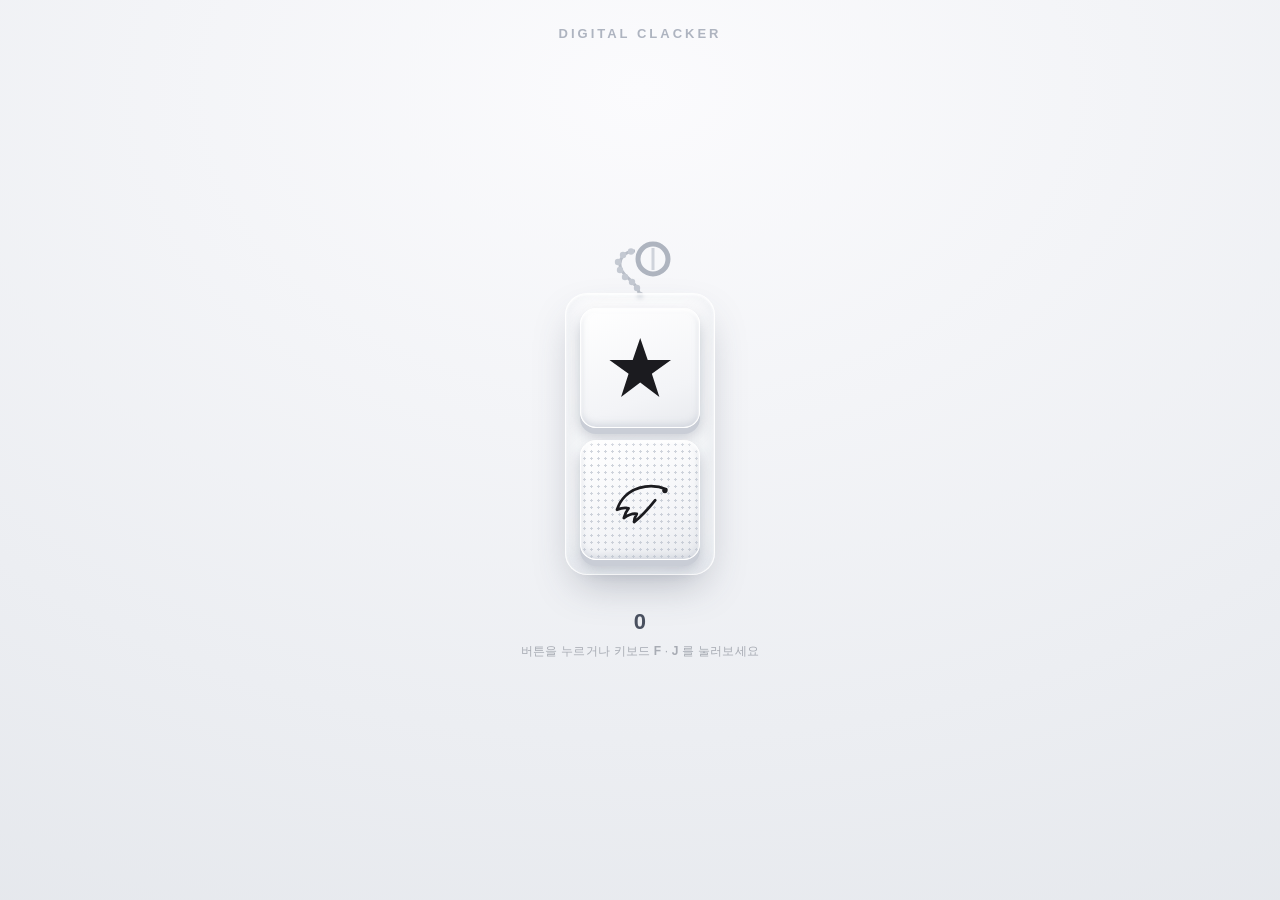
==== index.html @ e94eaec7 "디지털 클락커 키캡키링 웹앱 Co-Authored-By: Claude Opus 4.8 <noreply@anthropic.com>" ====
<!DOCTYPE html>
<html lang="ko">
<head>
<meta charset="UTF-8" />
<meta name="viewport" content="width=device-width, initial-scale=1.0, maximum-scale=1.0, user-scalable=no" />
<title>디지털 클락커 · 키캡키링</title>
<style>
  :root {
    --bg: #f4f5f7;
    --body: rgba(255, 255, 255, 0.18);
    --body-edge: rgba(255, 255, 255, 0.75);
  }
  * { box-sizing: border-box; -webkit-tap-highlight-color: transparent; }
  html, body { height: 100%; margin: 0; overscroll-behavior: none; }
  body {
    position: fixed; inset: 0;
    display: flex;
    flex-direction: column;
    align-items: center;
    justify-content: center;
    gap: 28px;
    background: radial-gradient(120% 120% at 50% 10%, #fbfbfd 0%, #eceef2 60%, #e2e5ea 100%);
    font-family: -apple-system, BlinkMacSystemFont, "Segoe UI", "Apple SD Gothic Neo",
      "Malgun Gothic", sans-serif;
    color: #8a8f99;
    user-select: none;
    overflow: hidden;
  }

  /* ── 키링 전체 ── */
  .keyring {
    position: relative;
    display: flex;
    flex-direction: column;
    align-items: center;
  }

  /* 볼체인 + 고리 */
  .chain {
    width: 90px;
    height: 60px;
    margin-bottom: -6px;
    display: flex;
    justify-content: center;
  }
  .chain svg { overflow: visible; }

  /* 투명 바디 */
  .body {
    width: 150px;
    padding: 14px;
    display: flex;
    flex-direction: column;
    gap: 12px;
    background: linear-gradient(135deg, rgba(255,255,255,0.45), rgba(255,255,255,0.12));
    border: 1.5px solid var(--body-edge);
    border-radius: 22px;
    box-shadow:
      0 18px 40px -12px rgba(60, 70, 90, 0.35),
      inset 0 1px 2px rgba(255,255,255,0.9),
      inset 0 -10px 22px rgba(180,190,205,0.25);
    backdrop-filter: blur(2px);
  }

  /* ── 키캡 ── */
  .keycap {
    position: relative;
    aspect-ratio: 1 / 1;
    border-radius: 16px;
    background: linear-gradient(160deg, #ffffff 0%, #f3f4f7 70%, #e8eaee 100%);
    border: 1px solid rgba(255,255,255,0.9);
    box-shadow:
      0 6px 0 #c9cdd6,            /* 키캡 옆벽(높이) */
      0 9px 14px rgba(70,80,100,0.28),
      inset 0 2px 3px rgba(255,255,255,0.95),
      inset 0 -3px 6px rgba(190,196,208,0.5);
    display: flex;
    align-items: center;
    justify-content: center;
    cursor: pointer;
    touch-action: manipulation;
    transition: transform .04s ease, box-shadow .04s ease;
    will-change: transform;
  }
  .keycap .glyph {
    width: 58%;
    height: 58%;
    display: flex;
    align-items: center;
    justify-content: center;
    pointer-events: none;
  }
  .keycap .glyph svg { width: 100%; height: 100%; }

  /* 날개 키캡: 미세한 도트 배경 */
  .keycap.wing {
    background-image:
      radial-gradient(rgba(170,178,192,0.55) 1px, transparent 1.2px),
      linear-gradient(160deg, #ffffff 0%, #f3f4f7 70%, #e8eaee 100%);
    background-size: 7px 7px, 100% 100%;
  }

  /* 눌림 상태 */
  .keycap.pressed {
    transform: translateY(5px);
    box-shadow:
      0 1px 0 #c9cdd6,
      0 2px 5px rgba(70,80,100,0.25),
      inset 0 2px 4px rgba(180,186,200,0.55);
  }

  /* ── 카운터 / 안내 ── */
  .meta {
    text-align: center;
    font-size: 13px;
    letter-spacing: .2px;
    line-height: 1.7;
  }
  .meta .count {
    font-size: 22px;
    font-weight: 700;
    color: #4a5160;
    font-variant-numeric: tabular-nums;
  }
  .hint { font-size: 12px; opacity: .7; }
  .title {
    position: fixed; top: 26px; left: 0; right: 0;
    text-align: center; font-size: 13px; letter-spacing: 3px;
    color: #aeb4c0; font-weight: 600;
  }
</style>
</head>
<body>
  <div class="title">DIGITAL CLACKER</div>

  <div class="keyring">
    <!-- 볼체인 + 고리 -->
    <div class="chain">
      <svg width="90" height="60" viewBox="0 0 90 60">
        <g stroke="#b9bec8" stroke-width="3" fill="none">
          <path d="M45 60 C45 44 30 40 26 30 C22 20 30 12 40 12" />
        </g>
        <!-- 볼체인 구슬 -->
        <g fill="#c4c9d2">
          <circle cx="45" cy="56" r="3.2"/><circle cx="42" cy="49" r="3.2"/>
          <circle cx="37" cy="43" r="3.2"/><circle cx="30" cy="38" r="3.2"/>
          <circle cx="25" cy="31" r="3.2"/><circle cx="23" cy="23" r="3.2"/>
          <circle cx="28" cy="16" r="3.2"/><circle cx="36" cy="12.5" r="3.2"/>
        </g>
        <!-- 카라비너 고리 -->
        <g stroke="#aeb4bf" stroke-width="5" fill="none" stroke-linecap="round">
          <circle cx="58" cy="20" r="15"/>
        </g>
        <line x1="58" y1="9" x2="58" y2="31" stroke="#cfd3db" stroke-width="3"/>
      </svg>
    </div>

    <!-- 투명 바디 -->
    <div class="body">
      <div class="keycap star" data-key="f" data-sound="hi" tabindex="0" aria-label="별 버튼">
        <span class="glyph">
          <svg viewBox="0 0 100 100"><path fill="#1b1b1f"
            d="M50 6 61 38 95 38 67 58 78 92 50 71 22 92 33 58 5 38 39 38Z"/></svg>
        </span>
      </div>
      <div class="keycap wing" data-key="j" data-sound="lo" tabindex="0" aria-label="날개 버튼">
        <span class="glyph">
          <svg viewBox="0 0 100 100">
            <path fill="none" stroke="#1b1b1f" stroke-width="4" stroke-linecap="round" stroke-linejoin="round"
              d="M88 34 C70 26 44 28 28 44 C20 52 16 64 16 64
                 C16 64 26 60 33 62 C28 68 26 76 26 76
                 C26 76 38 68 45 70 C41 76 41 82 41 82
                 C52 74 64 60 72 50"/>
            <path fill="#1b1b1f" d="M86 32 a4 4 0 1 0 0.1 0Z"/>
          </svg>
        </span>
      </div>
    </div>
  </div>

  <div class="meta">
    <div class="count" id="count">0</div>
    <div class="hint">버튼을 누르거나 키보드 <b>F</b> · <b>J</b> 를 눌러보세요</div>
  </div>

<script>
(function () {
  // ── 오디오: Web Audio API로 기계식 '딸깍' 합성 ──
  let ctx;
  function audio() {
    if (!ctx) ctx = new (window.AudioContext || window.webkitAudioContext)();
    if (ctx.state === "suspended") ctx.resume();
    return ctx;
  }

  // 두 단계(누름/뗌) 클릭. variant: 음높이/질감 살짝 다르게
  function click(variant, down) {
    const ac = audio();
    const t = ac.currentTime;
    const base = variant === "hi" ? 1.0 : 0.82;

    // 1) 짧은 노이즈 버스트 = 플라스틱 부딪히는 '딱'
    const dur = 0.045;
    const buf = ac.createBuffer(1, ac.sampleRate * dur, ac.sampleRate);
    const data = buf.getChannelData(0);
    for (let i = 0; i < data.length; i++) {
      const env = Math.pow(1 - i / data.length, down ? 7 : 12);
      data[i] = (Math.random() * 2 - 1) * env;
    }
    const noise = ac.createBufferSource();
    noise.buffer = buf;
    const bp = ac.createBiquadFilter();
    bp.type = "bandpass";
    bp.frequency.value = (down ? 2600 : 3400) * base;
    bp.Q.value = 0.8;
    const ng = ac.createGain();
    ng.gain.value = down ? 0.5 : 0.32;
    noise.connect(bp).connect(ng).connect(ac.destination);
    noise.start(t);
    noise.stop(t + dur);

    // 2) 짧은 톤 = '딸깍'의 울림
    const osc = ac.createOscillator();
    osc.type = "triangle";
    osc.frequency.setValueAtTime((down ? 720 : 1050) * base, t);
    osc.frequency.exponentialRampToValueAtTime((down ? 380 : 620) * base, t + 0.03);
    const og = ac.createGain();
    og.gain.setValueAtTime(down ? 0.22 : 0.14, t);
    og.gain.exponentialRampToValueAtTime(0.0001, t + 0.05);
    osc.connect(og).connect(ac.destination);
    osc.start(t);
    osc.stop(t + 0.06);
  }

  // ── 카운터 ──
  let count = 0;
  const countEl = document.getElementById("count");

  // ── 키캡 누름/뗌 처리 ──
  const caps = {};
  document.querySelectorAll(".keycap").forEach((cap) => {
    caps[cap.dataset.key] = cap;
  });

  function press(cap) {
    if (!cap || cap.classList.contains("pressed")) return;
    cap.classList.add("pressed");
    click(cap.dataset.sound, true);
    count++;
    countEl.textContent = count;
  }
  function release(cap) {
    if (!cap || !cap.classList.contains("pressed")) return;
    cap.classList.remove("pressed");
    click(cap.dataset.sound, false);
  }

  // 포인터(마우스/터치)
  document.querySelectorAll(".keycap").forEach((cap) => {
    cap.addEventListener("pointerdown", (e) => { e.preventDefault(); press(cap); });
    cap.addEventListener("pointerup", () => release(cap));
    cap.addEventListener("pointerleave", () => release(cap));
    cap.addEventListener("pointercancel", () => release(cap));
  });

  // 키보드 F / J
  window.addEventListener("keydown", (e) => {
    if (e.repeat) return;
    const cap = caps[e.key.toLowerCase()];
    if (cap) { e.preventDefault(); press(cap); }
  });
  window.addEventListener("keyup", (e) => {
    const cap = caps[e.key.toLowerCase()];
    if (cap) release(cap);
  });
})();
</script>
</body>
</html>
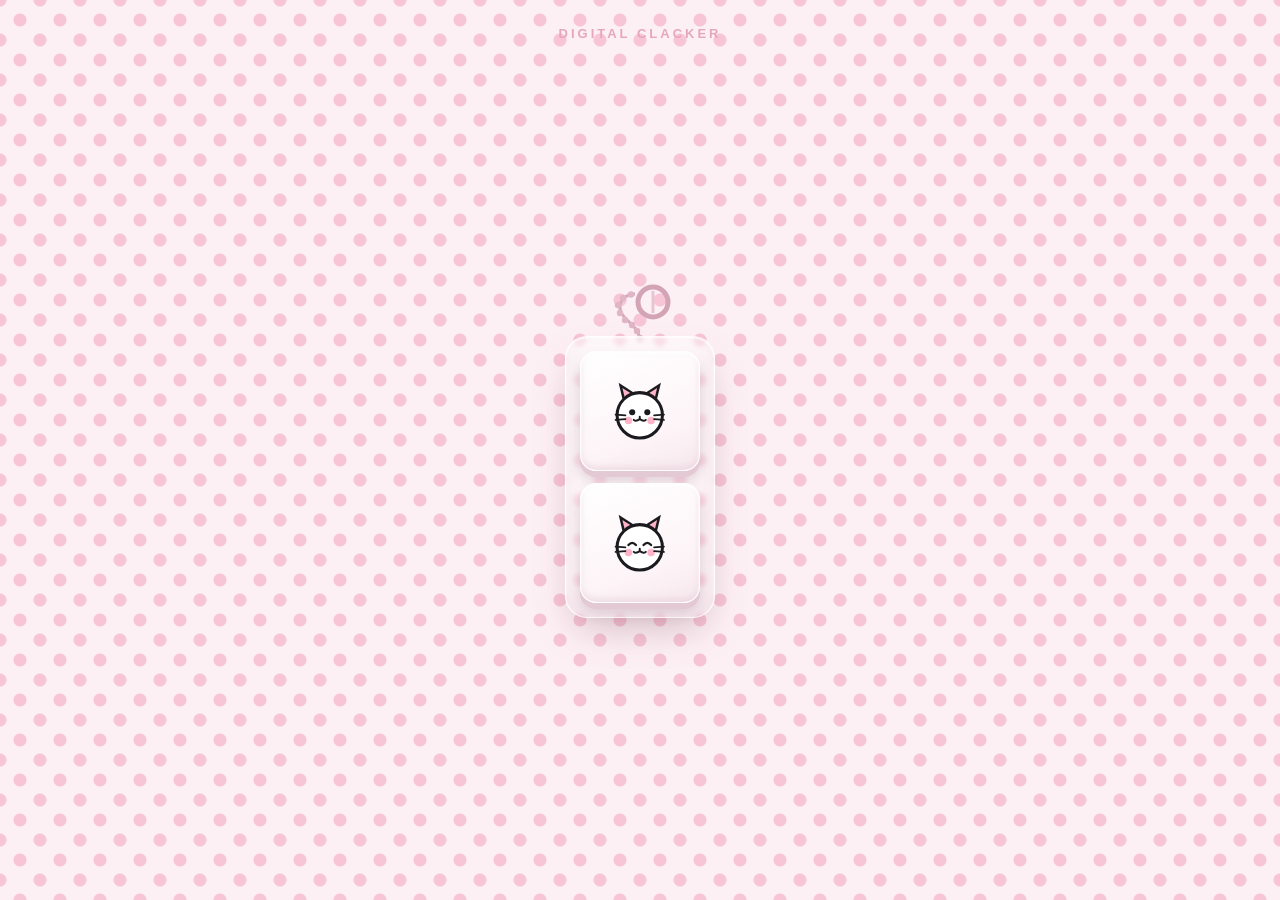
==== commit 2a2598c5: "고양이 키캡 + 땡땡이 배경, 카운터/안내 제거, 모바일 오디오 언락 Co-Authored-By: Claude Opus 4.8 <noreply@anthropic.com>" ====
--- a/index.html
+++ b/index.html
@@ -6,8 +6,6 @@
 <title>디지털 클락커 · 키캡키링</title>
 <style>
   :root {
-    --bg: #f4f5f7;
-    --body: rgba(255, 255, 255, 0.18);
     --body-edge: rgba(255, 255, 255, 0.75);
   }
   * { box-sizing: border-box; -webkit-tap-highlight-color: transparent; }
@@ -18,11 +16,16 @@
     flex-direction: column;
     align-items: center;
     justify-content: center;
-    gap: 28px;
-    background: radial-gradient(120% 120% at 50% 10%, #fbfbfd 0%, #eceef2 60%, #e2e5ea 100%);
+    /* ── 땡땡이(폴카닷) 배경 ── */
+    background-color: #fdf0f4;
+    background-image:
+      radial-gradient(circle, #f7c5d5 6px, transparent 7px),
+      radial-gradient(circle, #f7c5d5 6px, transparent 7px);
+    background-size: 40px 40px;
+    background-position: 0 0, 20px 20px;
     font-family: -apple-system, BlinkMacSystemFont, "Segoe UI", "Apple SD Gothic Neo",
       "Malgun Gothic", sans-serif;
-    color: #8a8f99;
+    color: #b08;
     user-select: none;
     overflow: hidden;
   }
@@ -52,13 +55,13 @@
     display: flex;
     flex-direction: column;
     gap: 12px;
-    background: linear-gradient(135deg, rgba(255,255,255,0.45), rgba(255,255,255,0.12));
+    background: linear-gradient(135deg, rgba(255,255,255,0.55), rgba(255,255,255,0.2));
     border: 1.5px solid var(--body-edge);
     border-radius: 22px;
     box-shadow:
-      0 18px 40px -12px rgba(60, 70, 90, 0.35),
+      0 18px 40px -12px rgba(120, 70, 90, 0.35),
       inset 0 1px 2px rgba(255,255,255,0.9),
-      inset 0 -10px 22px rgba(180,190,205,0.25);
+      inset 0 -10px 22px rgba(220,190,205,0.3);
     backdrop-filter: blur(2px);
   }
 
@@ -67,13 +70,13 @@
     position: relative;
     aspect-ratio: 1 / 1;
     border-radius: 16px;
-    background: linear-gradient(160deg, #ffffff 0%, #f3f4f7 70%, #e8eaee 100%);
+    background: linear-gradient(160deg, #ffffff 0%, #fdf4f7 70%, #f6e7ec 100%);
     border: 1px solid rgba(255,255,255,0.9);
     box-shadow:
-      0 6px 0 #c9cdd6,            /* 키캡 옆벽(높이) */
-      0 9px 14px rgba(70,80,100,0.28),
+      0 6px 0 #e3c9d3,            /* 키캡 옆벽(높이) */
+      0 9px 14px rgba(120,80,100,0.25),
       inset 0 2px 3px rgba(255,255,255,0.95),
-      inset 0 -3px 6px rgba(190,196,208,0.5);
+      inset 0 -3px 6px rgba(225,200,212,0.5);
     display: flex;
     align-items: center;
     justify-content: center;
@@ -83,50 +86,28 @@
     will-change: transform;
   }
   .keycap .glyph {
-    width: 58%;
-    height: 58%;
+    width: 64%;
+    height: 64%;
     display: flex;
     align-items: center;
     justify-content: center;
     pointer-events: none;
   }
   .keycap .glyph svg { width: 100%; height: 100%; }
-
-  /* 날개 키캡: 미세한 도트 배경 */
-  .keycap.wing {
-    background-image:
-      radial-gradient(rgba(170,178,192,0.55) 1px, transparent 1.2px),
-      linear-gradient(160deg, #ffffff 0%, #f3f4f7 70%, #e8eaee 100%);
-    background-size: 7px 7px, 100% 100%;
-  }
 
   /* 눌림 상태 */
   .keycap.pressed {
     transform: translateY(5px);
     box-shadow:
-      0 1px 0 #c9cdd6,
-      0 2px 5px rgba(70,80,100,0.25),
-      inset 0 2px 4px rgba(180,186,200,0.55);
-  }
-
-  /* ── 카운터 / 안내 ── */
-  .meta {
-    text-align: center;
-    font-size: 13px;
-    letter-spacing: .2px;
-    line-height: 1.7;
-  }
-  .meta .count {
-    font-size: 22px;
-    font-weight: 700;
-    color: #4a5160;
-    font-variant-numeric: tabular-nums;
-  }
-  .hint { font-size: 12px; opacity: .7; }
+      0 1px 0 #e3c9d3,
+      0 2px 5px rgba(120,80,100,0.25),
+      inset 0 2px 4px rgba(220,196,208,0.55);
+  }
+
   .title {
     position: fixed; top: 26px; left: 0; right: 0;
     text-align: center; font-size: 13px; letter-spacing: 3px;
-    color: #aeb4c0; font-weight: 600;
+    color: #e6a6bd; font-weight: 700;
   }
 </style>
 </head>
@@ -137,50 +118,84 @@
     <!-- 볼체인 + 고리 -->
     <div class="chain">
       <svg width="90" height="60" viewBox="0 0 90 60">
-        <g stroke="#b9bec8" stroke-width="3" fill="none">
+        <g stroke="#d6a9bb" stroke-width="3" fill="none">
           <path d="M45 60 C45 44 30 40 26 30 C22 20 30 12 40 12" />
         </g>
         <!-- 볼체인 구슬 -->
-        <g fill="#c4c9d2">
+        <g fill="#e0b6c6">
           <circle cx="45" cy="56" r="3.2"/><circle cx="42" cy="49" r="3.2"/>
           <circle cx="37" cy="43" r="3.2"/><circle cx="30" cy="38" r="3.2"/>
           <circle cx="25" cy="31" r="3.2"/><circle cx="23" cy="23" r="3.2"/>
           <circle cx="28" cy="16" r="3.2"/><circle cx="36" cy="12.5" r="3.2"/>
         </g>
         <!-- 카라비너 고리 -->
-        <g stroke="#aeb4bf" stroke-width="5" fill="none" stroke-linecap="round">
+        <g stroke="#d2a4b6" stroke-width="5" fill="none" stroke-linecap="round">
           <circle cx="58" cy="20" r="15"/>
         </g>
-        <line x1="58" y1="9" x2="58" y2="31" stroke="#cfd3db" stroke-width="3"/>
+        <line x1="58" y1="9" x2="58" y2="31" stroke="#e8c4d2" stroke-width="3"/>
       </svg>
     </div>
 
     <!-- 투명 바디 -->
     <div class="body">
-      <div class="keycap star" data-key="f" data-sound="hi" tabindex="0" aria-label="별 버튼">
+      <!-- 고양이 1: 동그란 눈 -->
+      <div class="keycap" data-key="f" data-sound="hi" tabindex="0" aria-label="고양이 버튼 1">
         <span class="glyph">
-          <svg viewBox="0 0 100 100"><path fill="#1b1b1f"
-            d="M50 6 61 38 95 38 67 58 78 92 50 71 22 92 33 58 5 38 39 38Z"/></svg>
+          <svg viewBox="0 0 100 100">
+            <!-- 귀 -->
+            <path fill="#1b1b1f" d="M27 34 L22 13 L44 27 Z"/>
+            <path fill="#1b1b1f" d="M73 34 L78 13 L56 27 Z"/>
+            <path fill="#ffb3c8" d="M30 32 L27 20 L40 28 Z"/>
+            <path fill="#ffb3c8" d="M70 32 L73 20 L60 28 Z"/>
+            <!-- 얼굴 -->
+            <circle cx="50" cy="56" r="30" fill="#fff" stroke="#1b1b1f" stroke-width="4"/>
+            <!-- 볼터치 -->
+            <circle cx="35" cy="63" r="5" fill="#ffb3c8"/>
+            <circle cx="65" cy="63" r="5" fill="#ffb3c8"/>
+            <!-- 눈 -->
+            <circle cx="40" cy="52" r="4" fill="#1b1b1f"/>
+            <circle cx="60" cy="52" r="4" fill="#1b1b1f"/>
+            <!-- 코/입 -->
+            <path d="M50 58 L50 61 M50 61 Q45 65 42 62 M50 61 Q55 65 58 62"
+              fill="none" stroke="#1b1b1f" stroke-width="2.6" stroke-linecap="round"/>
+            <!-- 수염 -->
+            <g stroke="#1b1b1f" stroke-width="2.4" stroke-linecap="round">
+              <line x1="18" y1="55" x2="31" y2="56"/><line x1="18" y1="62" x2="31" y2="61"/>
+              <line x1="82" y1="55" x2="69" y2="56"/><line x1="82" y1="62" x2="69" y2="61"/>
+            </g>
+          </svg>
         </span>
       </div>
-      <div class="keycap wing" data-key="j" data-sound="lo" tabindex="0" aria-label="날개 버튼">
+
+      <!-- 고양이 2: 웃는 눈 ^^ -->
+      <div class="keycap" data-key="j" data-sound="lo" tabindex="0" aria-label="고양이 버튼 2">
         <span class="glyph">
           <svg viewBox="0 0 100 100">
-            <path fill="none" stroke="#1b1b1f" stroke-width="4" stroke-linecap="round" stroke-linejoin="round"
-              d="M88 34 C70 26 44 28 28 44 C20 52 16 64 16 64
-                 C16 64 26 60 33 62 C28 68 26 76 26 76
-                 C26 76 38 68 45 70 C41 76 41 82 41 82
-                 C52 74 64 60 72 50"/>
-            <path fill="#1b1b1f" d="M86 32 a4 4 0 1 0 0.1 0Z"/>
+            <!-- 귀 -->
+            <path fill="#1b1b1f" d="M27 34 L22 13 L44 27 Z"/>
+            <path fill="#1b1b1f" d="M73 34 L78 13 L56 27 Z"/>
+            <path fill="#ffb3c8" d="M30 32 L27 20 L40 28 Z"/>
+            <path fill="#ffb3c8" d="M70 32 L73 20 L60 28 Z"/>
+            <!-- 얼굴 -->
+            <circle cx="50" cy="56" r="30" fill="#fff" stroke="#1b1b1f" stroke-width="4"/>
+            <!-- 볼터치 -->
+            <circle cx="35" cy="63" r="5" fill="#ffb3c8"/>
+            <circle cx="65" cy="63" r="5" fill="#ffb3c8"/>
+            <!-- 웃는 눈 -->
+            <path d="M35 53 Q40 47 45 53" fill="none" stroke="#1b1b1f" stroke-width="3" stroke-linecap="round"/>
+            <path d="M55 53 Q60 47 65 53" fill="none" stroke="#1b1b1f" stroke-width="3" stroke-linecap="round"/>
+            <!-- 코/입 -->
+            <path d="M50 58 L50 61 M50 61 Q45 65 42 62 M50 61 Q55 65 58 62"
+              fill="none" stroke="#1b1b1f" stroke-width="2.6" stroke-linecap="round"/>
+            <!-- 수염 -->
+            <g stroke="#1b1b1f" stroke-width="2.4" stroke-linecap="round">
+              <line x1="18" y1="55" x2="31" y2="56"/><line x1="18" y1="62" x2="31" y2="61"/>
+              <line x1="82" y1="55" x2="69" y2="56"/><line x1="82" y1="62" x2="69" y2="61"/>
+            </g>
           </svg>
         </span>
       </div>
     </div>
-  </div>
-
-  <div class="meta">
-    <div class="count" id="count">0</div>
-    <div class="hint">버튼을 누르거나 키보드 <b>F</b> · <b>J</b> 를 눌러보세요</div>
   </div>
 
 <script>
@@ -189,19 +204,51 @@
   let ctx;
   function audio() {
     if (!ctx) ctx = new (window.AudioContext || window.webkitAudioContext)();
-    if (ctx.state === "suspended") ctx.resume();
     return ctx;
   }
+
+  // 모바일(특히 iOS) 오디오 언락:
+  //  1) 첫 사용자 입력에서 AudioContext resume + 무음 버퍼 재생
+  //  2) 무음 루프 <audio>로 오디오 세션을 'playback'으로 전환 → 무음 스위치에도 소리 재생
+  let unlocked = false;
+  let silentEl;
+  function unlockAudio() {
+    if (unlocked) return;
+    const ac = audio();
+    if (ac.state === "suspended") ac.resume();
+    // 무음 버퍼 1샘플 재생
+    const b = ac.createBuffer(1, 1, 22050);
+    const s = ac.createBufferSource();
+    s.buffer = b; s.connect(ac.destination); s.start(0);
+    // 무음 루프 오디오 (iOS 무음 스위치 우회)
+    if (!silentEl) {
+      silentEl = new Audio(
+        "[data-uri]"
+      );
+      silentEl.loop = true;
+      silentEl.volume = 0.001;
+    }
+    silentEl.play().catch(function(){});
+    unlocked = true;
+  }
+  // 화면 어디를 처음 만지든 언락
+  ["pointerdown", "touchstart", "keydown"].forEach(function (ev) {
+    window.addEventListener(ev, unlockAudio, { once: false, passive: true });
+  });
+  document.addEventListener("visibilitychange", function () {
+    if (!document.hidden && ctx && ctx.state === "suspended") ctx.resume();
+  });
 
   // 두 단계(누름/뗌) 클릭. variant: 음높이/질감 살짝 다르게
   function click(variant, down) {
     const ac = audio();
+    if (ac.state === "suspended") ac.resume();
     const t = ac.currentTime;
     const base = variant === "hi" ? 1.0 : 0.82;
 
     // 1) 짧은 노이즈 버스트 = 플라스틱 부딪히는 '딱'
     const dur = 0.045;
-    const buf = ac.createBuffer(1, ac.sampleRate * dur, ac.sampleRate);
+    const buf = ac.createBuffer(1, Math.floor(ac.sampleRate * dur), ac.sampleRate);
     const data = buf.getChannelData(0);
     for (let i = 0; i < data.length; i++) {
       const env = Math.pow(1 - i / data.length, down ? 7 : 12);
@@ -232,10 +279,6 @@
     osc.stop(t + 0.06);
   }
 
-  // ── 카운터 ──
-  let count = 0;
-  const countEl = document.getElementById("count");
-
   // ── 키캡 누름/뗌 처리 ──
   const caps = {};
   document.querySelectorAll(".keycap").forEach((cap) => {
@@ -246,8 +289,6 @@
     if (!cap || cap.classList.contains("pressed")) return;
     cap.classList.add("pressed");
     click(cap.dataset.sound, true);
-    count++;
-    countEl.textContent = count;
   }
   function release(cap) {
     if (!cap || !cap.classList.contains("pressed")) return;
@@ -257,7 +298,7 @@
 
   // 포인터(마우스/터치)
   document.querySelectorAll(".keycap").forEach((cap) => {
-    cap.addEventListener("pointerdown", (e) => { e.preventDefault(); press(cap); });
+    cap.addEventListener("pointerdown", (e) => { e.preventDefault(); unlockAudio(); press(cap); });
     cap.addEventListener("pointerup", () => release(cap));
     cap.addEventListener("pointerleave", () => release(cap));
     cap.addEventListener("pointercancel", () => release(cap));
